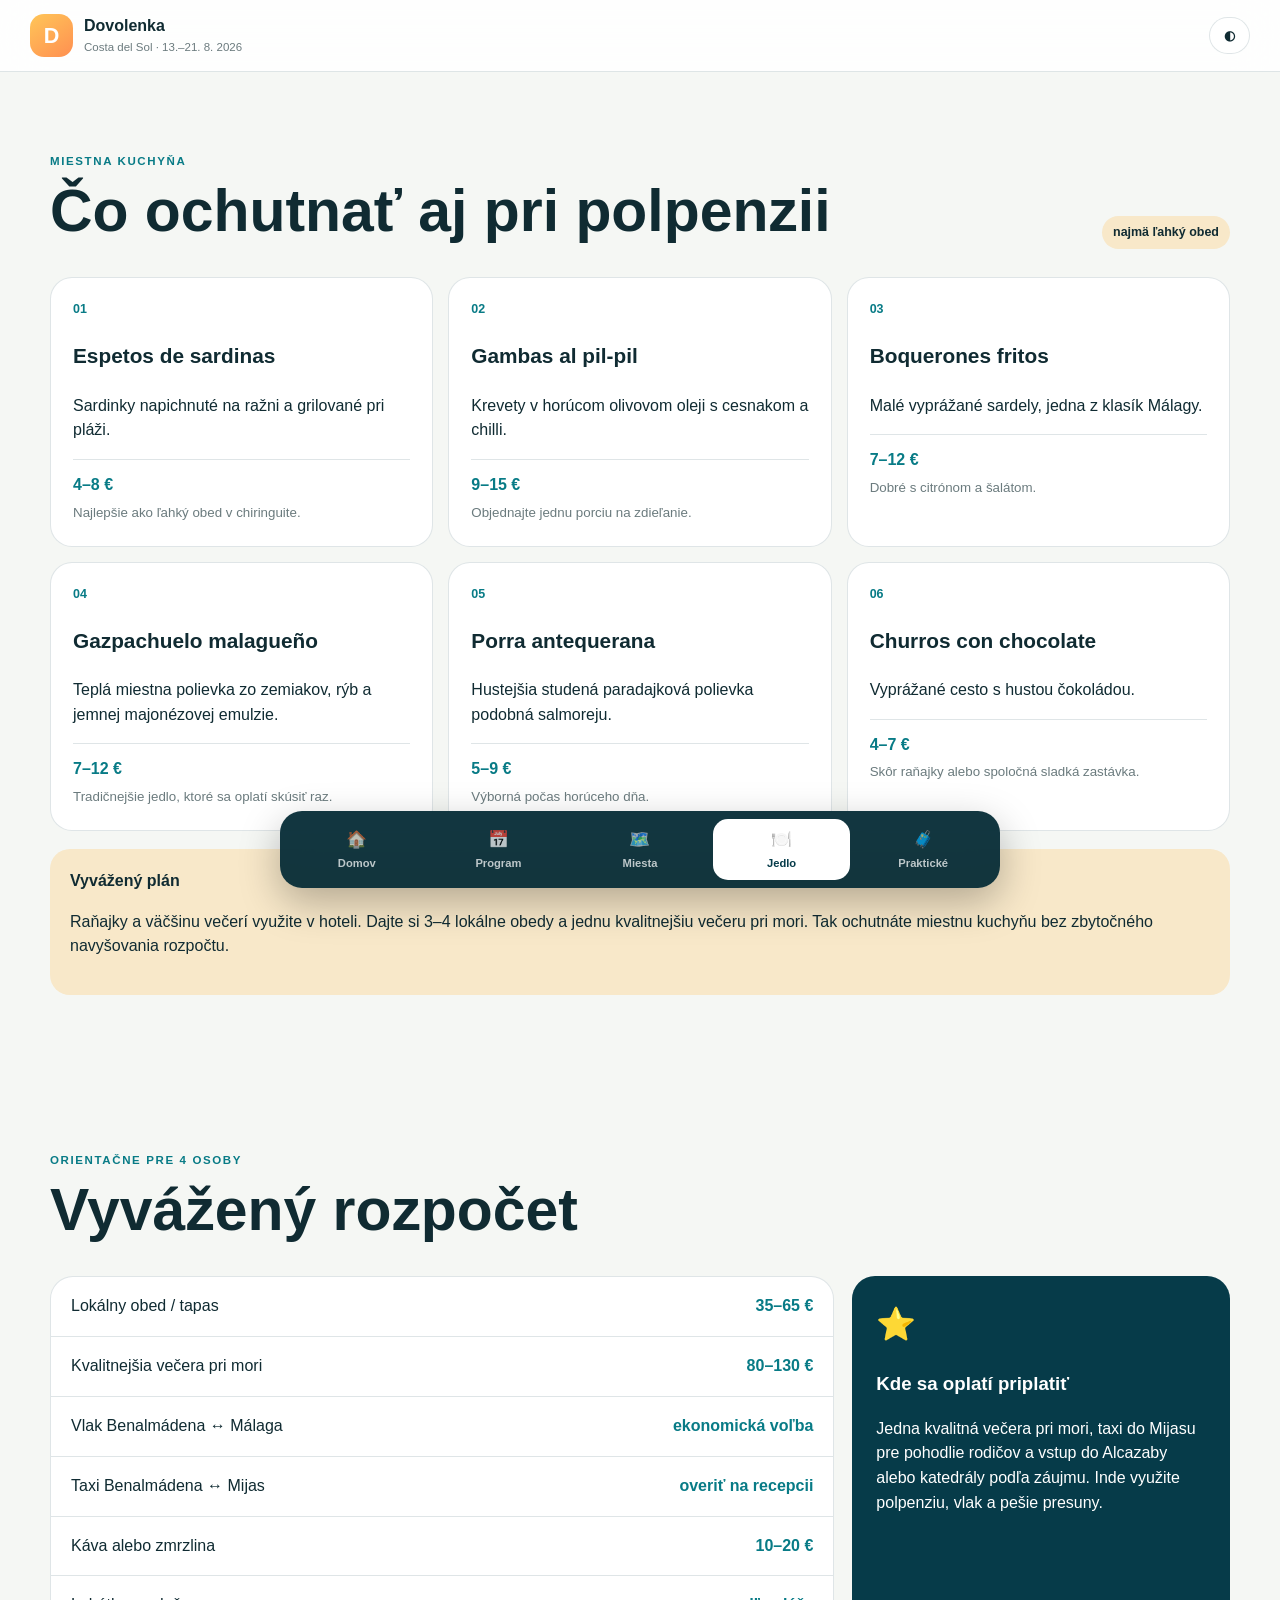
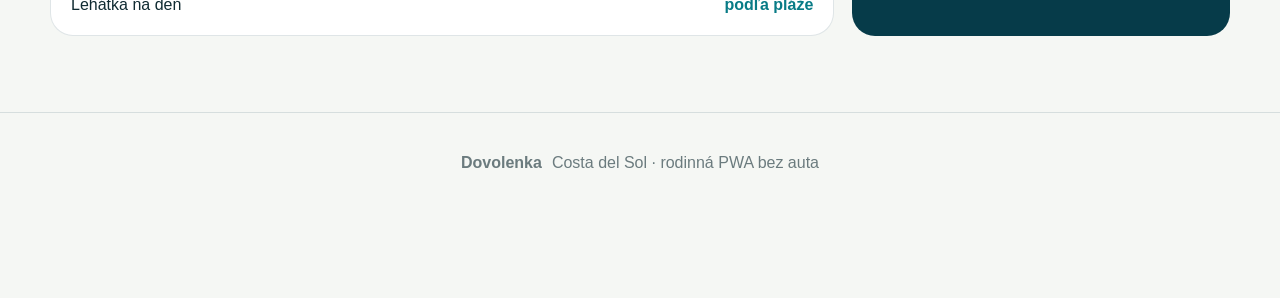
==== jedlo.html @ d6643384 "Add files via upload" ====
<!doctype html><html lang="sk"><head>
<meta charset="utf-8"><meta name="viewport" content="width=device-width,initial-scale=1,viewport-fit=cover">
<meta name="theme-color" content="#063b49"><meta name="mobile-web-app-capable" content="yes"><meta name="apple-mobile-web-app-capable" content="yes">
<title>Jedlo · Dovolenka</title>
<link rel="manifest" href="./manifest.webmanifest"><link rel="apple-touch-icon" href="./assets/icon-192.png"><link rel="stylesheet" href="./assets/style.css">
</head><body data-page="food"><header class="topbar">
<a class="brand" href="index.html"><span class="brand-icon">D</span><span><b>Dovolenka</b><small>Costa del Sol · 13.–21. 8. 2026</small></span></a>
<div class="top-actions"><button id="themeBtn" aria-label="Prepnúť vzhľad">◐</button><button id="installBtn" hidden>Pridať do mobilu</button></div>
</header><main><section class="section" id="food">
<div class="section-title"><div><span class="overline">Miestna kuchyňa</span><h2>Čo ochutnať aj pri polpenzii</h2></div><span class="pill">najmä ľahký obed</span></div>
<div class="food-grid">
<article class="food-card"><div class="food-number">01</div><h3>Espetos de sardinas</h3><p>Sardinky napichnuté na ražni a grilované pri pláži.</p><div class="food-foot"><span>4–8 €</span><small>Najlepšie ako ľahký obed v chiringuite.</small></div></article><article class="food-card"><div class="food-number">02</div><h3>Gambas al pil-pil</h3><p>Krevety v horúcom olivovom oleji s cesnakom a chilli.</p><div class="food-foot"><span>9–15 €</span><small>Objednajte jednu porciu na zdieľanie.</small></div></article><article class="food-card"><div class="food-number">03</div><h3>Boquerones fritos</h3><p>Malé vyprážané sardely, jedna z klasík Málagy.</p><div class="food-foot"><span>7–12 €</span><small>Dobré s citrónom a šalátom.</small></div></article><article class="food-card"><div class="food-number">04</div><h3>Gazpachuelo malagueño</h3><p>Teplá miestna polievka zo zemiakov, rýb a jemnej majonézovej emulzie.</p><div class="food-foot"><span>7–12 €</span><small>Tradičnejšie jedlo, ktoré sa oplatí skúsiť raz.</small></div></article><article class="food-card"><div class="food-number">05</div><h3>Porra antequerana</h3><p>Hustejšia studená paradajková polievka podobná salmoreju.</p><div class="food-foot"><span>5–9 €</span><small>Výborná počas horúceho dňa.</small></div></article><article class="food-card"><div class="food-number">06</div><h3>Churros con chocolate</h3><p>Vyprážané cesto s hustou čokoládou.</p><div class="food-foot"><span>4–7 €</span><small>Skôr raňajky alebo spoločná sladká zastávka.</small></div></article>
</div>
<div class="recommendation"><b>Vyvážený plán</b><p>Raňajky a väčšinu večerí využite v hoteli. Dajte si 3–4 lokálne obedy a jednu kvalitnejšiu večeru pri mori. Tak ochutnáte miestnu kuchyňu bez zbytočného navyšovania rozpočtu.</p></div>
</section><section class="section" id="budget">
<div class="section-title"><div><span class="overline">Orientačne pre 4 osoby</span><h2>Vyvážený rozpočet</h2></div></div>
<div class="budget-layout">
<div class="budget-list">
<div><span>Lokálny obed / tapas</span><b>35–65 €</b></div><div><span>Kvalitnejšia večera pri mori</span><b>80–130 €</b></div><div><span>Vlak Benalmádena ↔ Málaga</span><b>ekonomická voľba</b></div><div><span>Taxi Benalmádena ↔ Mijas</span><b>overiť na recepcii</b></div><div><span>Káva alebo zmrzlina</span><b>10–20 €</b></div><div><span>Lehátka na deň</span><b>podľa pláže</b></div>
</div>
<div class="budget-note"><span>⭐</span><h3>Kde sa oplatí priplatiť</h3><p>Jedna kvalitná večera pri mori, taxi do Mijasu pre pohodlie rodičov a vstup do Alcazaby alebo katedrály podľa záujmu. Inde využite polpenziu, vlak a pešie presuny.</p></div>
</div>
</section></main><footer><b>Dovolenka</b><span>Costa del Sol · rodinná PWA bez auta</span></footer><nav class="screen-nav">
<a href="index.html" data-page="home">🏠<span>Domov</span></a>
<a href="program.html" data-page="program">📅<span>Program</span></a>
<a href="miesta.html" data-page="places">🗺️<span>Miesta</span></a>
<a href="jedlo.html" data-page="food">🍽️<span>Jedlo</span></a>
<a href="prakticke.html" data-page="practical">🧳<span>Praktické</span></a>
</nav><script src="./assets/app.js"></script></body></html>
---- assets/style.css ----
:root{--bg:#f5f7f4;--paper:#fff;--ink:#102b32;--muted:#6b7b7e;--brand:#087b86;--deep:#063b49;--aqua:#dff4f0;--sand:#f8e8c9;--line:rgba(8,59,73,.13);--shadow:0 22px 60px rgba(1,45,54,.11)}
*{box-sizing:border-box}html{scroll-behavior:smooth;scroll-padding-top:120px}body{margin:0;background:var(--bg);color:var(--ink);font-family:Inter,ui-sans-serif,-apple-system,BlinkMacSystemFont,"Segoe UI",sans-serif;line-height:1.55}body.darkmode{--bg:#082b34;--paper:#103943;--ink:#f5ffff;--muted:#b5c9cc;--aqua:#123f47;--sand:#55492f;--line:rgba(255,255,255,.13);--shadow:0 22px 60px rgba(0,0,0,.25)}a{color:inherit}.topbar{height:72px;position:sticky;top:0;z-index:50;display:flex;justify-content:space-between;align-items:center;padding:0 max(18px,calc((100vw - 1220px)/2));background:color-mix(in srgb,var(--paper) 88%,transparent);backdrop-filter:blur(20px);border-bottom:1px solid var(--line)}.brand{display:flex;gap:11px;align-items:center;text-decoration:none}.brand-icon{width:43px;height:43px;border-radius:14px;display:grid;place-items:center;background:linear-gradient(145deg,#ffc658,#ff8f51);color:#fff;font-size:1.35rem;font-weight:900}.brand b,.brand small{display:block}.brand small{font-size:.72rem;color:var(--muted)}.top-actions{display:flex;gap:8px}.top-actions button{border:1px solid var(--line);background:var(--paper);color:var(--ink);border-radius:999px;padding:10px 14px;font-weight:800}
.hero{min-height:78vh;position:relative;display:grid;align-items:end;background-image:url("https://commons.wikimedia.org/wiki/Special:Redirect/file/Benalm%C3%A1dena%20Costa.jpg?width=2000"),url("images/hero.jpg");background-position:center;background-size:cover}.hero-overlay{position:absolute;inset:0;background:linear-gradient(95deg,rgba(2,36,46,.96) 10%,rgba(5,68,79,.72) 58%,rgba(5,68,79,.18))}.hero-inner{position:relative;z-index:2;width:min(1220px,100%);margin:auto;padding:90px 20px 75px;color:#fff}.eyebrow,.overline{text-transform:uppercase;letter-spacing:.14em;font-size:.72rem;font-weight:900}.hero h1{font-size:clamp(3.2rem,8vw,7.2rem);line-height:.91;max-width:1060px;margin:.16em 0}.hero h1 em{font-family:Georgia,serif;font-weight:400}.hero p{max-width:760px;font-size:1.12rem;color:rgba(255,255,255,.84)}.hero-buttons{display:flex;gap:10px;flex-wrap:wrap;margin-top:28px}.btn{display:inline-flex;justify-content:center;align-items:center;padding:13px 18px;border-radius:15px;text-decoration:none;font-weight:900}.btn.primary{background:#fff;color:var(--deep)}.btn.glass{color:#fff;border:1px solid rgba(255,255,255,.4);background:rgba(255,255,255,.08)}.hero-chips{display:flex;flex-wrap:wrap;gap:8px;margin-top:32px}.hero-chips span,.pill,.status{padding:7px 11px;border-radius:999px;font-size:.78rem;font-weight:800}.hero-chips span{background:rgba(255,255,255,.12);border:1px solid rgba(255,255,255,.2)}
.navrail{position:sticky;top:72px;z-index:40;display:flex;gap:5px;overflow:auto;padding:9px max(14px,calc((100vw - 1220px)/2));background:color-mix(in srgb,var(--bg) 90%,transparent);backdrop-filter:blur(16px);border-bottom:1px solid var(--line)}.navrail a{text-decoration:none;white-space:nowrap;border-radius:999px;padding:8px 12px;font-size:.86rem;font-weight:800;color:var(--muted)}.navrail a:hover{background:var(--paper);color:var(--brand)}
.section{max-width:1220px;margin:auto;padding:76px 20px}.section.soft{max-width:none;padding-left:max(20px,calc((100vw - 1220px)/2));padding-right:max(20px,calc((100vw - 1220px)/2));background:var(--aqua)}.section.dark{max-width:none;padding-left:max(20px,calc((100vw - 1220px)/2));padding-right:max(20px,calc((100vw - 1220px)/2));background:var(--deep);color:#fff}.section-title{display:flex;align-items:end;justify-content:space-between;gap:20px;margin-bottom:28px}.section h2{font-size:clamp(2rem,4.6vw,4rem);line-height:1;margin:.15em 0}.overline{color:var(--brand)}.section-title.light .overline{color:#73d8d4}.lead{font-size:1.1rem;max-width:850px}.light{color:#fff}.pill{background:var(--sand)}
.dashboard{display:grid;grid-template-columns:1.8fr .8fr 1fr;gap:16px}.weather-card,.progress-card,.quick-card{border:1px solid var(--line);background:var(--paper);border-radius:27px;padding:25px;box-shadow:var(--shadow)}.weather-card{display:flex;justify-content:space-between;gap:20px;background:linear-gradient(145deg,var(--deep),#0b8690);color:#fff}.temp{font-size:5rem;line-height:1;font-weight:900;margin-top:10px}.weather-side{display:grid;grid-template-columns:1fr;gap:10px}.weather-side div{min-width:115px;background:rgba(255,255,255,.11);border-radius:15px;padding:12px}.weather-side small,.weather-side b{display:block}.weather-side b{font-size:1.25rem}.status{background:var(--aqua);color:var(--brand)}.progress-card{text-align:center}.ring{--p:0deg;width:128px;height:128px;border-radius:50%;margin:17px auto;display:grid;place-items:center;background:conic-gradient(var(--brand) var(--p),var(--aqua) 0);position:relative}.ring:before{content:"";position:absolute;inset:11px;border-radius:50%;background:var(--paper)}.ring span{position:relative;font-size:1.35rem;font-weight:900}.text-button{border:0;background:none;color:var(--brand);font-weight:800}.quick-card span{font-size:2rem}.quick-card a,.card-link,.transport-grid a{color:var(--brand);font-weight:900;text-decoration:none}
.day-list{display:grid;gap:11px}.day-card{background:var(--paper);border:1px solid var(--line);border-radius:20px;overflow:hidden}.day-card summary{cursor:pointer;list-style:none;display:grid;grid-template-columns:88px 1fr 35px;gap:15px;padding:20px;align-items:center}.day-card summary::-webkit-details-marker{display:none}.day-card time{font-size:1.25rem;color:var(--brand);font-weight:900}.day-card h3{margin:0}.day-card p{margin:.3em 0;color:var(--muted)}.day-card summary>span{font-size:1.5rem}.day-card[open] summary>span{transform:rotate(45deg)}.day-detail{display:grid;grid-template-columns:1fr 1fr;gap:15px;padding:0 20px 20px}.day-detail div{background:var(--aqua);border-radius:15px;padding:15px}
.filters{display:flex;flex-wrap:wrap;gap:6px}.filter{border:1px solid var(--line);border-radius:999px;background:var(--paper);color:var(--muted);padding:8px 12px;font-weight:800}.filter.active{background:var(--deep);color:#fff}.place-grid{display:grid;grid-template-columns:repeat(2,1fr);gap:20px}.place-card{border:1px solid var(--line);background:var(--paper);border-radius:28px;overflow:hidden;box-shadow:var(--shadow)}.place-card.hidden{display:none}.place-image{height:330px;background-size:cover;background-position:center;position:relative;display:flex;align-items:end;padding:22px;color:#fff}.place-image h3{font-size:2rem;margin:.1em 0;line-height:1}.place-image p{margin:0;color:rgba(255,255,255,.8)}.place-group{font-size:.73rem;text-transform:uppercase;letter-spacing:.12em;font-weight:900}.visited{position:absolute;right:16px;top:16px;width:46px;height:46px;border-radius:50%;border:1px solid rgba(255,255,255,.5);background:rgba(3,35,44,.42);color:#fff;font-size:1.2rem}.visited.active{background:#1eb97f;border-color:#1eb97f}.place-body{padding:22px}.meta{display:flex;flex-wrap:wrap;gap:7px;margin:15px 0}.meta span{background:var(--aqua);border-radius:999px;padding:6px 9px;font-size:.78rem;font-weight:800}.family-tip{border-left:4px solid #ffae4a;padding:8px 0 8px 14px;margin:16px 0}.family-tip p{margin:.2em 0}.card-link{display:inline-block;margin-top:8px}
.church-grid{display:grid;grid-template-columns:repeat(2,1fr);gap:16px;margin-top:28px}.church-card{background:rgba(255,255,255,.08);border:1px solid rgba(255,255,255,.14);border-radius:23px;padding:22px}.church-icon{font-size:1.7rem}.church-card h3{font-size:1.3rem}.church-card .mass{color:#78dfd2;font-weight:900}.church-card small{color:rgba(255,255,255,.68)}.church-actions{display:flex;gap:9px;margin-top:18px}.church-actions a{background:#fff;color:var(--deep);border-radius:12px;padding:9px 11px;text-decoration:none;font-weight:850;font-size:.85rem}.route-banner{display:flex;justify-content:space-between;align-items:center;gap:25px;margin-top:20px;border-radius:24px;padding:25px;background:#fff;color:var(--ink)}.route-banner h3{margin:.2em 0}.light-btn{background:var(--deep);color:#fff;white-space:nowrap}
.food-grid{display:grid;grid-template-columns:repeat(3,1fr);gap:15px}.food-card{background:var(--paper);border:1px solid var(--line);border-radius:22px;padding:22px}.food-number{font-size:.78rem;color:var(--brand);font-weight:900}.food-card h3{font-size:1.3rem}.food-foot{border-top:1px solid var(--line);padding-top:13px}.food-foot span{font-weight:900;color:var(--brand)}.food-foot small{display:block;color:var(--muted);margin-top:5px}.recommendation{margin-top:18px;padding:20px;border-radius:20px;background:var(--sand)}
.transport-grid{display:grid;grid-template-columns:repeat(2,1fr);gap:15px}.transport-grid article{border:1px solid var(--line);background:var(--paper);border-radius:22px;padding:22px}.transport-grid article>span{font-size:2rem}.budget-layout{display:grid;grid-template-columns:1.35fr .65fr;gap:18px}.budget-list{border:1px solid var(--line);background:var(--paper);border-radius:23px;overflow:hidden}.budget-list div{display:flex;justify-content:space-between;gap:20px;padding:17px 20px;border-bottom:1px solid var(--line)}.budget-list div:last-child{border:0}.budget-list b{color:var(--brand)}.budget-note{background:var(--deep);color:#fff;border-radius:23px;padding:24px}.budget-note>span{font-size:2rem}
.help-grid{display:grid;grid-template-columns:repeat(4,1fr);gap:13px}.help-grid a{background:rgba(255,255,255,.08);border:1px solid rgba(255,255,255,.14);border-radius:20px;padding:20px;text-decoration:none}.help-grid b,.help-grid span{display:block}.help-grid b{font-size:1.5rem}.help-grid span{color:rgba(255,255,255,.72);margin-top:7px}.checklist{display:grid;grid-template-columns:repeat(2,1fr);gap:10px}.checklist label{display:flex;gap:11px;align-items:center;background:var(--paper);border:1px solid var(--line);border-radius:16px;padding:16px}.checklist input{width:21px;height:21px;accent-color:var(--brand)}footer{display:flex;justify-content:center;gap:10px;flex-wrap:wrap;border-top:1px solid var(--line);padding:38px;color:var(--muted)}
@media(max-width:950px){.dashboard{grid-template-columns:1fr 1fr}.weather-card{grid-column:1/-1}.food-grid{grid-template-columns:repeat(2,1fr)}.help-grid{grid-template-columns:repeat(2,1fr)}}
@media(max-width:720px){.topbar{height:64px;padding:0 12px}.navrail{top:64px}.hero{min-height:73vh}.hero-inner{padding:70px 16px 52px}.hero h1{font-size:3.25rem}.section,.section.soft,.section.dark{padding:55px 14px}.section-title{align-items:flex-start;flex-direction:column}.dashboard,.place-grid,.church-grid,.food-grid,.transport-grid,.budget-layout,.checklist{grid-template-columns:1fr}.weather-card{flex-direction:column}.weather-side{grid-template-columns:repeat(3,1fr)}.weather-side div{min-width:0}.day-card summary{grid-template-columns:68px 1fr 25px}.day-detail{grid-template-columns:1fr}.place-image{height:285px}.route-banner{align-items:flex-start;flex-direction:column}.help-grid{grid-template-columns:1fr 1fr}.budget-list div{align-items:flex-start;flex-direction:column;gap:4px}}
@media(max-width:430px){.hero h1{font-size:2.8rem}.weather-side{grid-template-columns:1fr}.help-grid{grid-template-columns:1fr}.top-actions #installBtn{display:none!important}.place-image h3{font-size:1.65rem}}

.photo-credit{max-width:1220px;margin:0 auto;padding:0 20px 45px;color:var(--muted);font-size:.78rem}
.photo-credit p{margin:0;border-top:1px solid var(--line);padding-top:18px}

.plan-intro{max-width:850px;color:var(--muted);margin:-10px 0 26px}
.route-detail{grid-template-columns:1fr 1fr!important}
.route-box{grid-column:1/-1;background:var(--paper)!important;border:1px solid var(--line)}
.route-head{display:flex;justify-content:space-between;gap:12px;margin-bottom:14px}
.route-head small{display:block;color:var(--muted);margin-top:3px}
.route-stops{list-style:none;padding:0;margin:0;display:grid;gap:0}
.route-stops li{position:relative;display:flex;align-items:center;gap:12px;min-height:48px;padding:6px 0}
.route-stops li:not(:last-child):after{content:"";position:absolute;left:17px;top:39px;width:2px;height:20px;background:var(--line)}
.route-stops li span{width:36px;height:36px;flex:0 0 36px;border-radius:50%;display:grid;place-items:center;background:var(--deep);color:#fff;font-weight:900}
.route-actions{display:flex;gap:9px;flex-wrap:wrap;margin-top:18px}
.route-btn{display:inline-flex;padding:11px 14px;border-radius:13px;background:var(--brand);color:#fff;text-decoration:none;font-weight:900}
.secondary-route{background:var(--deep)}
.meeting{margin-top:12px!important;padding-top:10px;border-top:1px solid var(--line)}
@media(max-width:720px){.route-detail{grid-template-columns:1fr!important}.route-box{grid-column:auto}.route-btn{width:100%;justify-content:center}}

body{padding-bottom:84px}.screen-nav{position:fixed;z-index:1000;left:50%;bottom:12px;transform:translateX(-50%);width:min(720px,calc(100% - 22px));display:grid;grid-template-columns:repeat(5,1fr);gap:4px;padding:8px;background:rgba(4,42,53,.94);backdrop-filter:blur(18px);border-radius:22px;box-shadow:0 14px 40px rgba(0,0,0,.28)}.screen-nav a{display:flex;flex-direction:column;align-items:center;gap:2px;padding:8px 4px;border-radius:15px;text-decoration:none;color:rgba(255,255,255,.72);font-size:1.05rem}.screen-nav a span{font-size:.7rem;font-weight:800}body[data-page="home"] [data-page="home"],body[data-page="program"] [data-page="program"],body[data-page="places"] [data-page="places"],body[data-page="food"] [data-page="food"],body[data-page="practical"] [data-page="practical"]{background:#fff;color:#063b49}
.decision-grid,.tips-grid{display:grid;grid-template-columns:repeat(4,1fr);gap:14px}.decision-grid article,.tips-grid article{background:var(--paper);border:1px solid var(--line);border-radius:20px;padding:22px}.decision-grid article>span,.tips-grid article>span{font-size:2rem}.decision-grid a{font-weight:900;color:var(--brand)}
.guide-hero{min-height:300px;border-radius:26px;padding:36px;display:flex;align-items:end;color:#fff;background-image:linear-gradient(0deg,rgba(3,31,39,.88),rgba(3,31,39,.08)),url('assets/images/virgen-pena.jpg');background-position:center;background-size:cover}.guide-hero h3{font-size:clamp(1.8rem,4vw,3.2rem);margin:.4rem 0}.variant-grid{display:grid;grid-template-columns:1fr 1fr;gap:18px;margin-top:18px}.variant-grid article{background:var(--paper);border:1px solid var(--line);border-radius:24px;padding:26px}.variant-grid ol{padding-left:22px;line-height:1.8}.variant-label{font-size:.76rem;text-transform:uppercase;font-weight:900;color:var(--brand)}.info-strip{display:grid;grid-template-columns:repeat(4,1fr);gap:1px;margin-top:18px;background:var(--line);border-radius:20px;overflow:hidden}.info-strip div{background:var(--paper);padding:18px}.info-strip b,.info-strip span{display:block}.info-strip span{font-size:.84rem;color:var(--muted);margin-top:5px}
.phrase-grid{display:grid;grid-template-columns:repeat(2,1fr);gap:16px}.phrase-grid article{background:var(--paper);border:1px solid var(--line);border-radius:22px;padding:24px}.phrase-grid p{display:grid;grid-template-columns:1fr 1fr;gap:8px;padding:12px 0;border-bottom:1px solid var(--line);margin:0}.phrase-grid small{grid-column:1/-1;color:var(--muted)}
@media(max-width:900px){.decision-grid,.tips-grid{grid-template-columns:1fr 1fr}.info-strip{grid-template-columns:1fr 1fr}}@media(max-width:650px){.variant-grid,.phrase-grid,.decision-grid,.tips-grid,.info-strip{grid-template-columns:1fr}.guide-hero{min-height:260px;padding:24px}.screen-nav{bottom:8px}.top-actions #installBtn{display:none!important}}
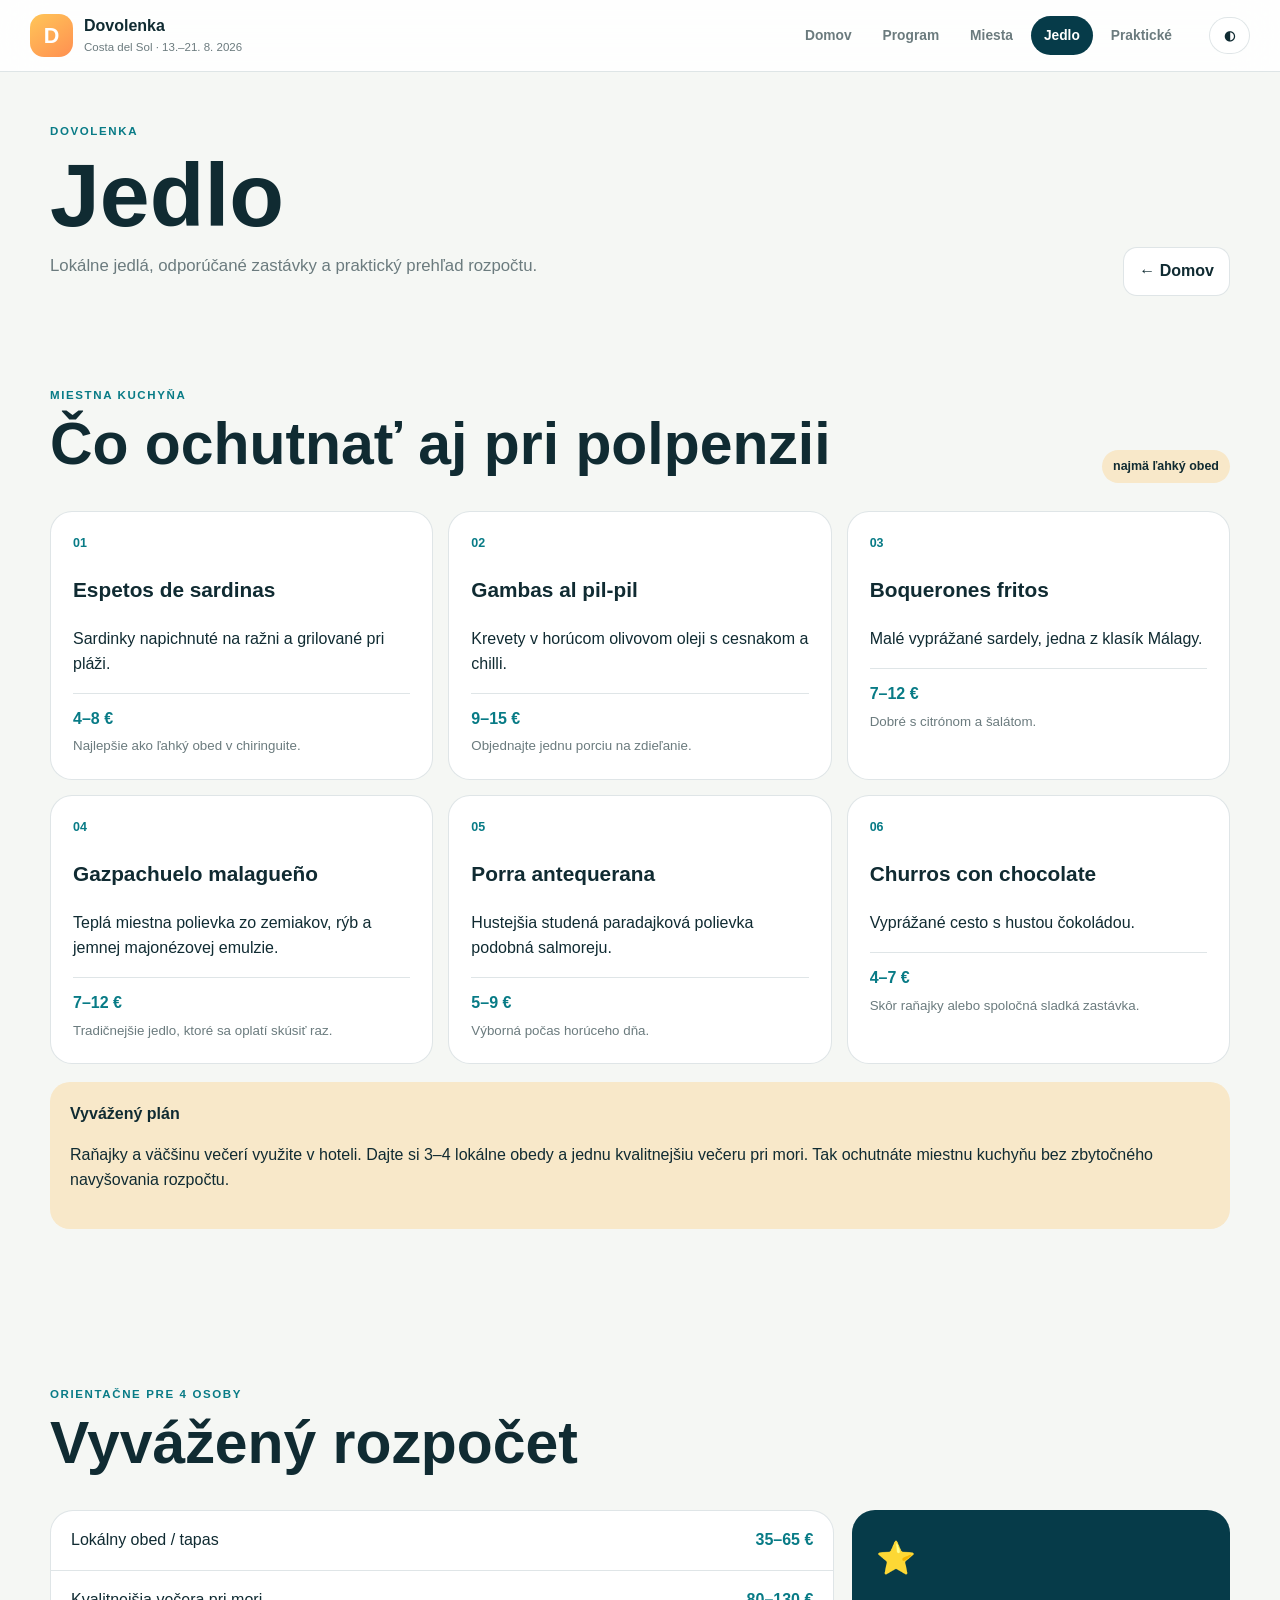
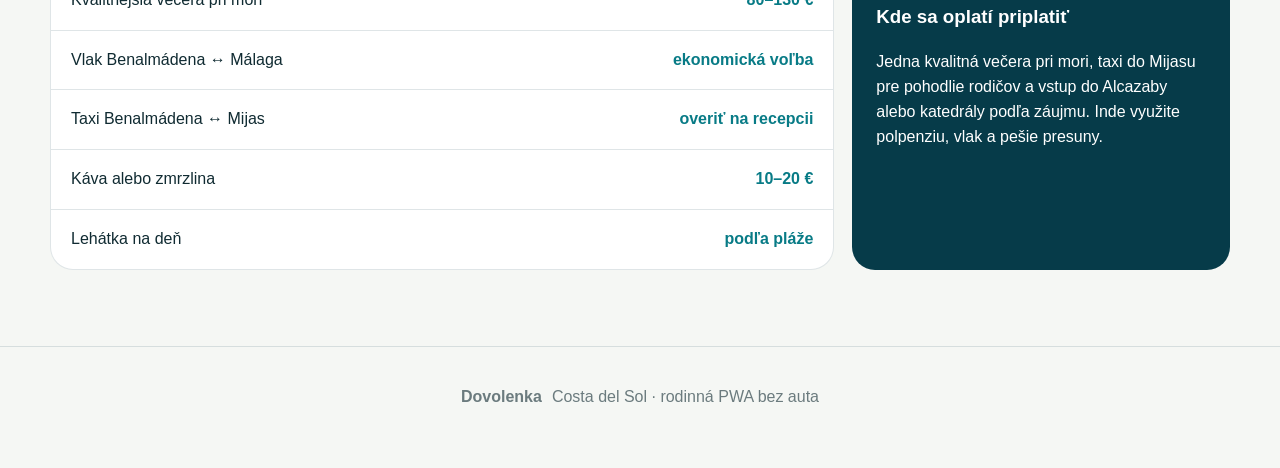
==== commit df2177aa: "Add files via upload" ====
--- a/jedlo.html
+++ b/jedlo.html
@@ -4,9 +4,26 @@
 <title>Jedlo · Dovolenka</title>
 <link rel="manifest" href="./manifest.webmanifest"><link rel="apple-touch-icon" href="./assets/icon-192.png"><link rel="stylesheet" href="./assets/style.css">
 </head><body data-page="food"><header class="topbar">
-<a class="brand" href="index.html"><span class="brand-icon">D</span><span><b>Dovolenka</b><small>Costa del Sol · 13.–21. 8. 2026</small></span></a>
+<a class="brand" href="./index.html"><span class="brand-icon">D</span><span><b>Dovolenka</b><small>Costa del Sol · 13.–21. 8. 2026</small></span></a>
+
+<nav class="top-nav" aria-label="Horná navigácia">
+  <a href="./index.html" data-top-page="home">Domov</a>
+  <a href="./program.html" data-top-page="program">Program</a>
+  <a href="./miesta.html" data-top-page="places">Miesta</a>
+  <a href="./jedlo.html" data-top-page="food">Jedlo</a>
+  <a href="./prakticke.html" data-top-page="practical">Praktické</a>
+</nav>
 <div class="top-actions"><button id="themeBtn" aria-label="Prepnúť vzhľad">◐</button><button id="installBtn" hidden>Pridať do mobilu</button></div>
-</header><main><section class="section" id="food">
+</header><main>
+<section class="page-head">
+  <div>
+    <span class="overline">Dovolenka</span>
+    <h1>Jedlo</h1>
+    <p>Lokálne jedlá, odporúčané zastávky a praktický prehľad rozpočtu.</p>
+  </div>
+  <a href="./index.html" class="page-home-link">← Domov</a>
+</section>
+<section class="section" id="food">
 <div class="section-title"><div><span class="overline">Miestna kuchyňa</span><h2>Čo ochutnať aj pri polpenzii</h2></div><span class="pill">najmä ľahký obed</span></div>
 <div class="food-grid">
 <article class="food-card"><div class="food-number">01</div><h3>Espetos de sardinas</h3><p>Sardinky napichnuté na ražni a grilované pri pláži.</p><div class="food-foot"><span>4–8 €</span><small>Najlepšie ako ľahký obed v chiringuite.</small></div></article><article class="food-card"><div class="food-number">02</div><h3>Gambas al pil-pil</h3><p>Krevety v horúcom olivovom oleji s cesnakom a chilli.</p><div class="food-foot"><span>9–15 €</span><small>Objednajte jednu porciu na zdieľanie.</small></div></article><article class="food-card"><div class="food-number">03</div><h3>Boquerones fritos</h3><p>Malé vyprážané sardely, jedna z klasík Málagy.</p><div class="food-foot"><span>7–12 €</span><small>Dobré s citrónom a šalátom.</small></div></article><article class="food-card"><div class="food-number">04</div><h3>Gazpachuelo malagueño</h3><p>Teplá miestna polievka zo zemiakov, rýb a jemnej majonézovej emulzie.</p><div class="food-foot"><span>7–12 €</span><small>Tradičnejšie jedlo, ktoré sa oplatí skúsiť raz.</small></div></article><article class="food-card"><div class="food-number">05</div><h3>Porra antequerana</h3><p>Hustejšia studená paradajková polievka podobná salmoreju.</p><div class="food-foot"><span>5–9 €</span><small>Výborná počas horúceho dňa.</small></div></article><article class="food-card"><div class="food-number">06</div><h3>Churros con chocolate</h3><p>Vyprážané cesto s hustou čokoládou.</p><div class="food-foot"><span>4–7 €</span><small>Skôr raňajky alebo spoločná sladká zastávka.</small></div></article>
@@ -21,9 +38,9 @@
 <div class="budget-note"><span>⭐</span><h3>Kde sa oplatí priplatiť</h3><p>Jedna kvalitná večera pri mori, taxi do Mijasu pre pohodlie rodičov a vstup do Alcazaby alebo katedrály podľa záujmu. Inde využite polpenziu, vlak a pešie presuny.</p></div>
 </div>
 </section></main><footer><b>Dovolenka</b><span>Costa del Sol · rodinná PWA bez auta</span></footer><nav class="screen-nav">
-<a href="index.html" data-page="home">🏠<span>Domov</span></a>
-<a href="program.html" data-page="program">📅<span>Program</span></a>
-<a href="miesta.html" data-page="places">🗺️<span>Miesta</span></a>
-<a href="jedlo.html" data-page="food">🍽️<span>Jedlo</span></a>
-<a href="prakticke.html" data-page="practical">🧳<span>Praktické</span></a>
+<a href="./index.html" data-page="home">🏠<span>Domov</span></a>
+<a href="./program.html" data-page="program">📅<span>Program</span></a>
+<a href="./miesta.html" data-page="places">🗺️<span>Miesta</span></a>
+<a href="./jedlo.html" data-page="food">🍽️<span>Jedlo</span></a>
+<a href="./prakticke.html" data-page="practical">🧳<span>Praktické</span></a>
 </nav><script src="./assets/app.js"></script></body></html>
--- a/assets/style.css
+++ b/assets/style.css
@@ -38,3 +38,37 @@
 .guide-hero{min-height:300px;border-radius:26px;padding:36px;display:flex;align-items:end;color:#fff;background-image:linear-gradient(0deg,rgba(3,31,39,.88),rgba(3,31,39,.08)),url('assets/images/virgen-pena.jpg');background-position:center;background-size:cover}.guide-hero h3{font-size:clamp(1.8rem,4vw,3.2rem);margin:.4rem 0}.variant-grid{display:grid;grid-template-columns:1fr 1fr;gap:18px;margin-top:18px}.variant-grid article{background:var(--paper);border:1px solid var(--line);border-radius:24px;padding:26px}.variant-grid ol{padding-left:22px;line-height:1.8}.variant-label{font-size:.76rem;text-transform:uppercase;font-weight:900;color:var(--brand)}.info-strip{display:grid;grid-template-columns:repeat(4,1fr);gap:1px;margin-top:18px;background:var(--line);border-radius:20px;overflow:hidden}.info-strip div{background:var(--paper);padding:18px}.info-strip b,.info-strip span{display:block}.info-strip span{font-size:.84rem;color:var(--muted);margin-top:5px}
 .phrase-grid{display:grid;grid-template-columns:repeat(2,1fr);gap:16px}.phrase-grid article{background:var(--paper);border:1px solid var(--line);border-radius:22px;padding:24px}.phrase-grid p{display:grid;grid-template-columns:1fr 1fr;gap:8px;padding:12px 0;border-bottom:1px solid var(--line);margin:0}.phrase-grid small{grid-column:1/-1;color:var(--muted)}
 @media(max-width:900px){.decision-grid,.tips-grid{grid-template-columns:1fr 1fr}.info-strip{grid-template-columns:1fr 1fr}}@media(max-width:650px){.variant-grid,.phrase-grid,.decision-grid,.tips-grid,.info-strip{grid-template-columns:1fr}.guide-hero{min-height:260px;padding:24px}.screen-nav{bottom:8px}.top-actions #installBtn{display:none!important}}
+
+/* v7 application navigation */
+.topbar{gap:24px}
+.top-nav{display:flex;align-items:center;gap:5px;margin-left:auto}
+.top-nav a{padding:9px 13px;border-radius:999px;text-decoration:none;color:var(--muted);font-size:.86rem;font-weight:850;transition:.2s ease}
+.top-nav a:hover{background:var(--aqua);color:var(--brand)}
+body[data-page="home"] .top-nav [data-top-page="home"],
+body[data-page="program"] .top-nav [data-top-page="program"],
+body[data-page="places"] .top-nav [data-top-page="places"],
+body[data-page="food"] .top-nav [data-top-page="food"],
+body[data-page="practical"] .top-nav [data-top-page="practical"]{
+  background:var(--deep);color:#fff
+}
+.page-head{max-width:1220px;margin:0 auto;padding:46px 20px 10px;display:flex;justify-content:space-between;align-items:end;gap:24px}
+.page-head h1{font-size:clamp(2.7rem,7vw,5.7rem);line-height:.92;margin:.12em 0}
+.page-head p{max-width:760px;color:var(--muted);font-size:1.05rem}
+.page-home-link{display:inline-flex;white-space:nowrap;text-decoration:none;border:1px solid var(--line);background:var(--paper);padding:11px 15px;border-radius:14px;font-weight:850}
+.places-toolbar{display:flex;align-items:center;gap:10px;flex-wrap:wrap;margin:-7px 0 25px}
+.search-box{flex:1;min-width:260px;display:flex;align-items:center;gap:10px;background:var(--paper);border:1px solid var(--line);border-radius:16px;padding:0 14px;box-shadow:var(--shadow)}
+.search-box span{font-size:1.5rem;color:var(--muted)}
+.search-box input{width:100%;border:0;outline:0;background:transparent;color:var(--ink);font:inherit;padding:14px 0}
+.search-box input::placeholder{color:var(--muted)}
+.compact-action{padding:12px 14px;border-radius:14px;text-decoration:none;background:var(--aqua);color:var(--brand);font-weight:850}
+.search-empty{background:var(--sand);border-radius:18px;padding:20px;margin-bottom:20px;font-weight:800}
+.hero-buttons .btn{transition:transform .2s ease,box-shadow .2s ease}
+.hero-buttons .btn:hover{transform:translateY(-2px);box-shadow:0 12px 30px rgba(0,0,0,.2)}
+@media(max-width:860px){
+  .top-nav{display:none}
+  .page-head{padding-top:34px;align-items:flex-start;flex-direction:column}
+}
+@media(min-width:861px){
+  body{padding-bottom:20px}
+  .screen-nav{display:none}
+}
